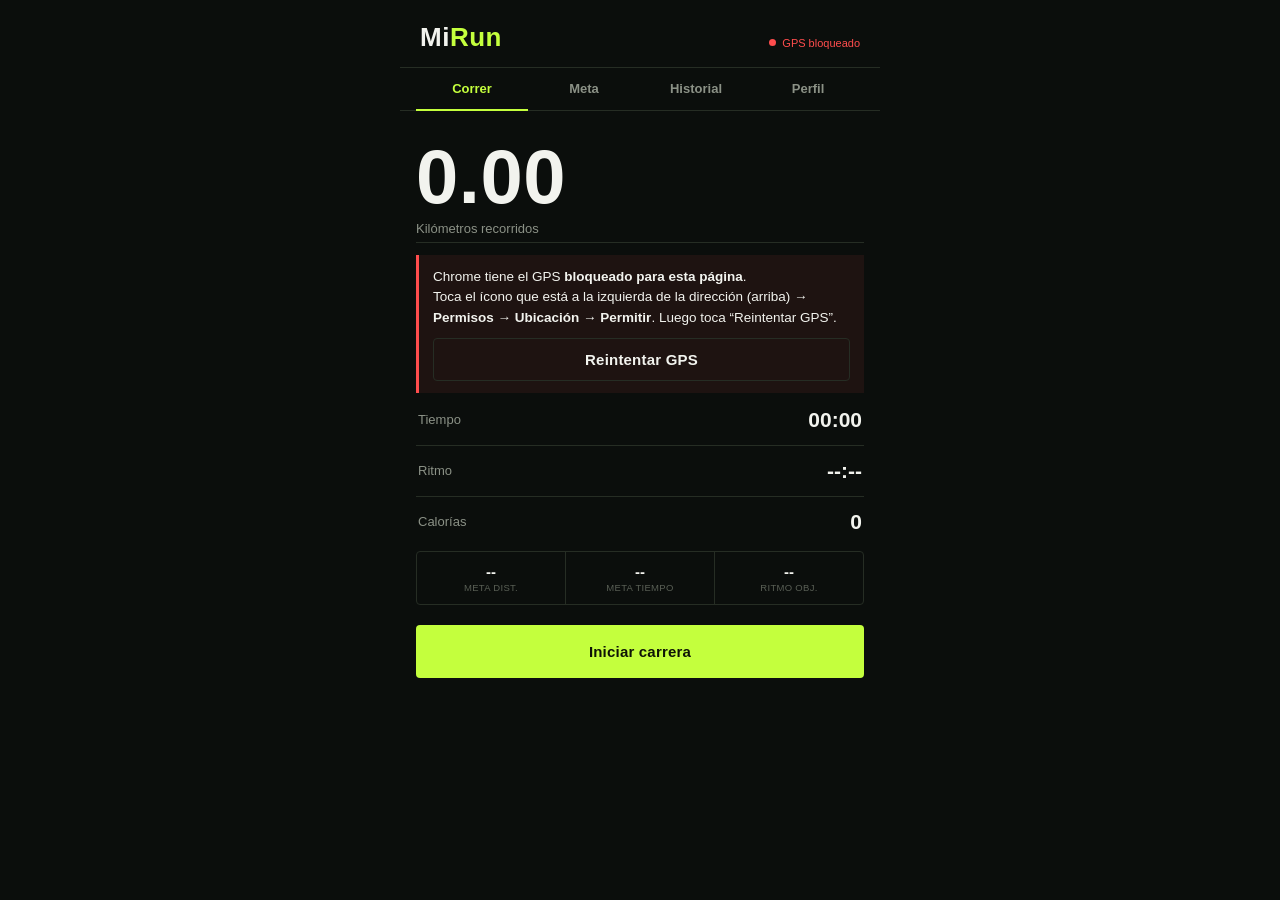
==== index.html @ 0400821c "MIRUN: primera versión publicada App de correr con GPS corregido, carrera que se guarda sola, copia " ====
<!DOCTYPE html>
<html lang="es">
<head>
<meta charset="UTF-8">
<meta name="viewport" content="width=device-width, initial-scale=1.0">
<meta http-equiv="Content-Security-Policy" content="default-src 'self'; script-src 'unsafe-inline'; style-src 'unsafe-inline'">
<meta http-equiv="refresh" content="0; url=mirun.html">
<title>MiRun</title>
<style>body{background:#0b0e0c;color:#f2f3ee;font-family:sans-serif;text-align:center;padding-top:40vh;}a{color:#c4ff3d;}</style>
</head>
<body>
<a href="mirun.html">Abrir MiRun</a>
<script>location.replace('mirun.html');</script>
</body>
</html>
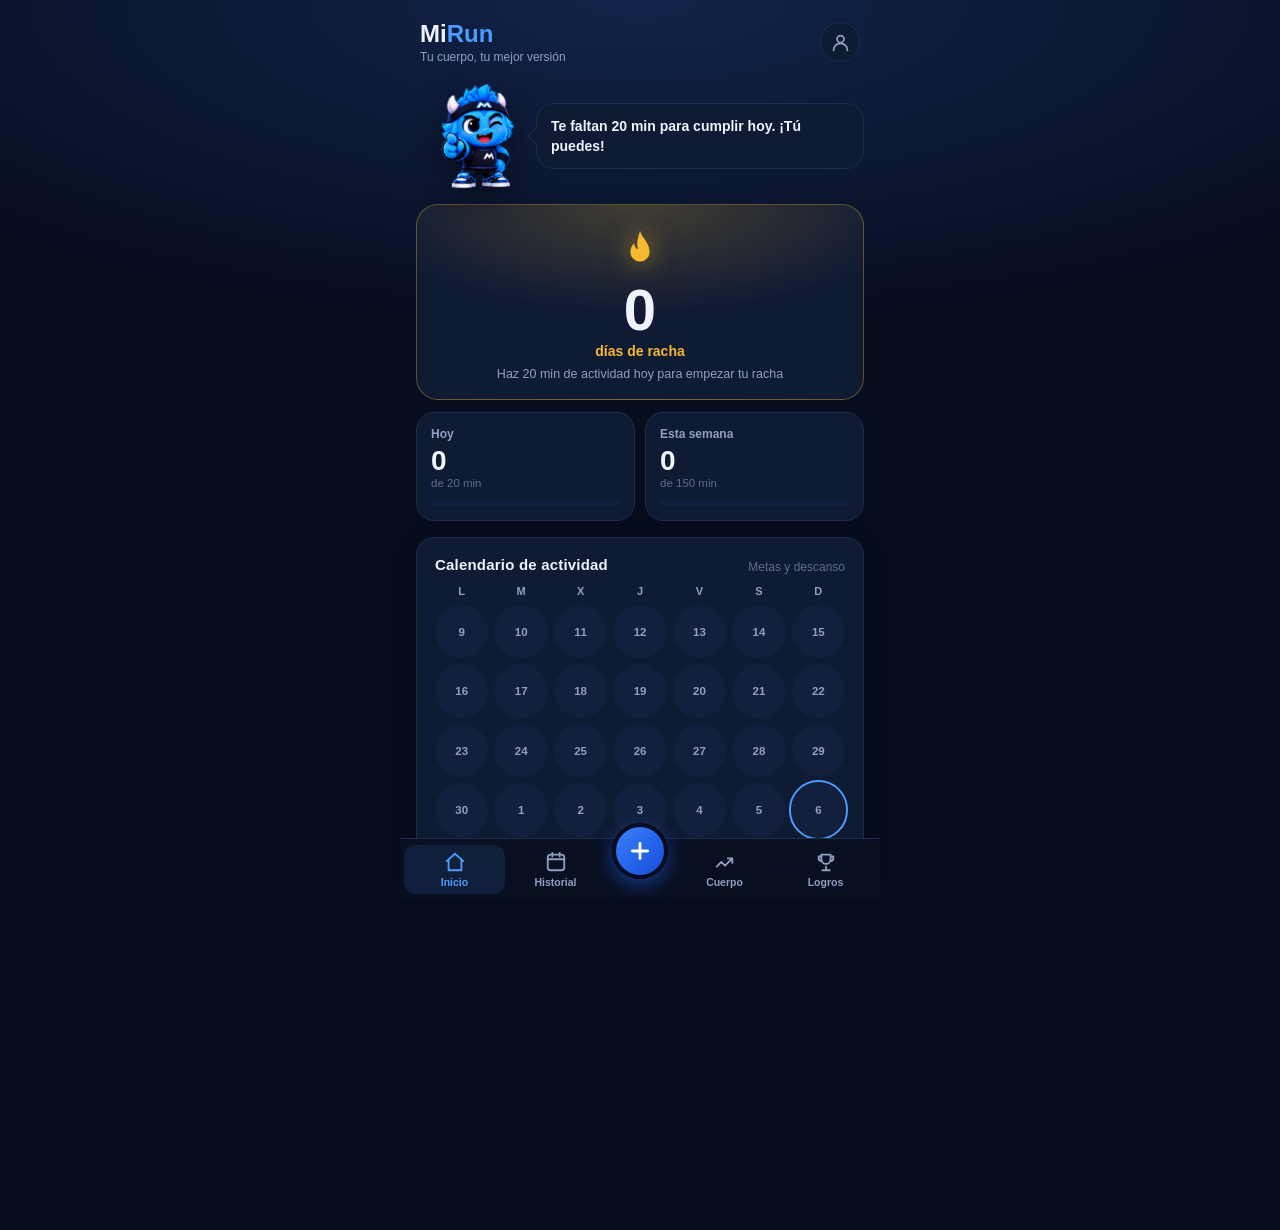
==== commit a01e81b4: "MIRUN v5: diseño azul, actividades, racha, logros, medidas y mascota - Diseño nuevo azul con menú in" ====
--- a/index.html
+++ b/index.html
@@ -6,7 +6,7 @@
 <meta http-equiv="Content-Security-Policy" content="default-src 'self'; script-src 'unsafe-inline'; style-src 'unsafe-inline'">
 <meta http-equiv="refresh" content="0; url=mirun.html">
 <title>MiRun</title>
-<style>body{background:#0b0e0c;color:#f2f3ee;font-family:sans-serif;text-align:center;padding-top:40vh;}a{color:#c4ff3d;}</style>
+<style>body{background:#070d1f;color:#f2f3ee;font-family:sans-serif;text-align:center;padding-top:40vh;}a{color:#4d9bff;}</style>
 </head>
 <body>
 <a href="mirun.html">Abrir MiRun</a>
